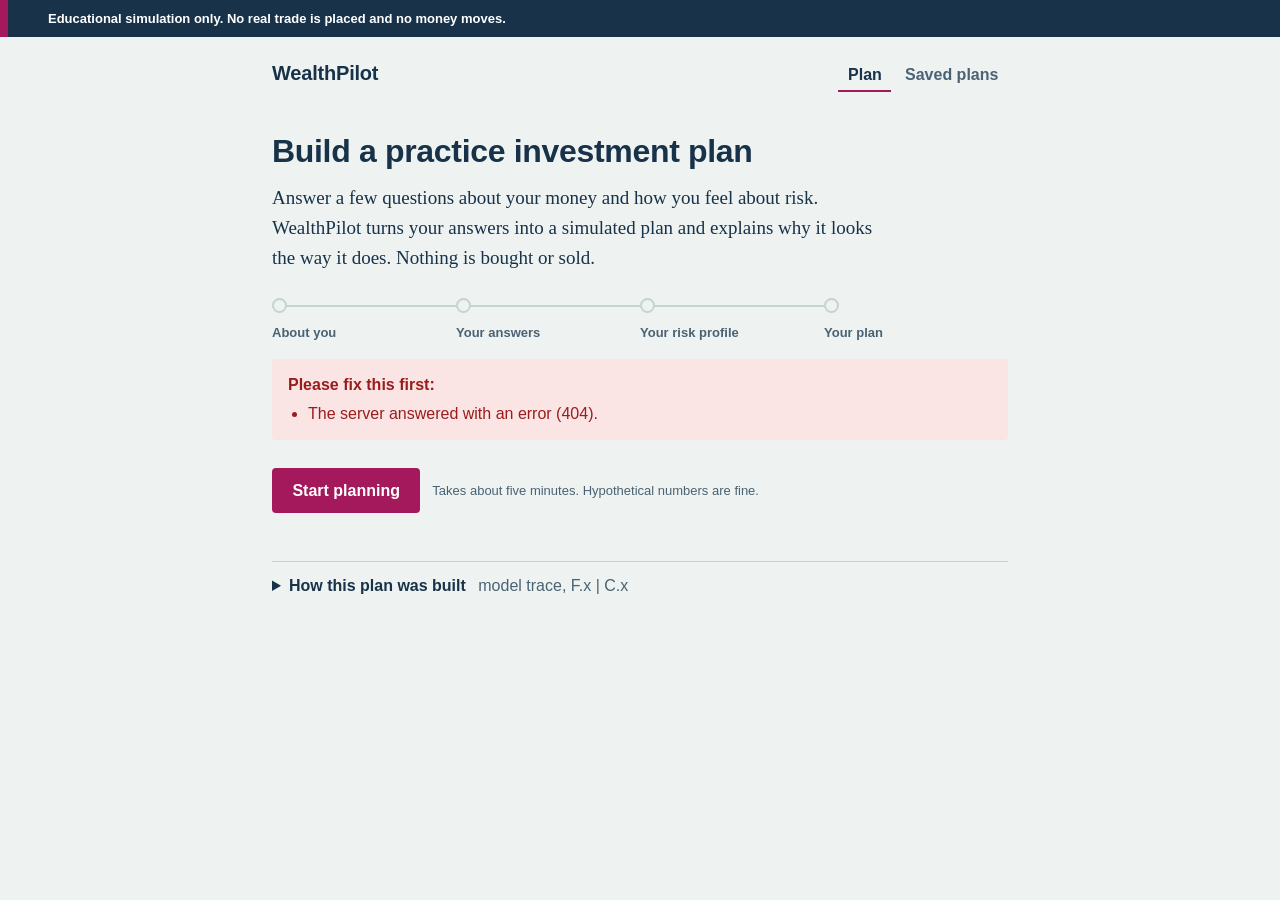
==== frontend/index.html @ 3e238d5f "Make UC.1 usable in the browser" ====
<!doctype html>
<html lang="en">
<head>
  <meta charset="utf-8">
  <meta name="viewport" content="width=device-width, initial-scale=1">
  <title>WealthPilot</title>
  <meta name="description" content="Educational investment-planning simulator. No real trade is placed and no money moves.">
  <link rel="icon" href="data:image/svg+xml,%3Csvg xmlns='http://www.w3.org/2000/svg' viewBox='0 0 32 32'%3E%3Ccircle cx='16' cy='16' r='13' fill='none' stroke='%23A3195B' stroke-width='4'/%3E%3Ccircle cx='16' cy='16' r='4' fill='%2318324A'/%3E%3C/svg%3E">
  <link rel="stylesheet" href="styles.css">
  <script src="config.js"></script>
  <script src="app.js" defer></script>
</head>
<body>
  <p class="scope-band" id="scope-band" role="note">Educational simulation only. No real trade is placed and no money moves.</p>

  <header class="masthead">
    <a class="wordmark" href="#" data-nav="planner">WealthPilot</a>
    <nav class="masthead-nav" aria-label="Main">
      <button type="button" class="nav-link" data-nav="planner" aria-current="page">Plan</button>
      <button type="button" class="nav-link" data-nav="saved">Saved plans</button>
    </nav>
  </header>

  <main id="main" tabindex="-1">
    <noscript><p class="notice">WealthPilot needs JavaScript to run in this browser.</p></noscript>
  </main>

  <details class="trace" id="trace">
    <summary>How this plan was built <span class="trace-hint">model trace, F.x | C.x</span></summary>
    <p class="trace-intro">Each line is one step of UC.1: the function on the IDEF0 diagram, the asset that performs it, and the flow it produced.</p>
    <ol class="trace-list" id="trace-list"></ol>
  </details>

  <footer class="colophon" id="colophon"></footer>
</body>
</html>
---- frontend/styles.css ----
/* WealthPilot: an aeronautical-chart palette for a practice flight plan for money.
   Chart paper, navy ink, airway magenta for the investor's own position and actions. */

:root {
  color-scheme: light;
  --paper: #eef3f1;
  --surface: #fbfcfb;
  --ink: #18324a;
  --ink-soft: #4a6274;
  --rule: #c5d3d2;
  --magenta: #a3195b;
  --magenta-dark: #7e1146;
  --band-1: #dcebf0;
  --band-2: #b9d6e1;
  --band-3: #8db8cb;
  --band-4: #5e91ad;
  --band-5: #33658a;
  --class-us: #33658a;
  --class-intl: #4f9a8b;
  --class-bonds: #c9a227;
  --class-cash: #9aa7b1;
  --caution-ink: #6b4500;
  --caution-bg: #fbf0d2;
  --error: #9b1c1c;
  --error-bg: #fbe4e4;

  --font-ui: "Avenir Next", Avenir, "Segoe UI", "Helvetica Neue", Arial, sans-serif;
  --font-read: Charter, "Bitstream Charter", "Iowan Old Style", "Sitka Text", Georgia, serif;

  --step--1: 0.8125rem;
  --step-0: 1rem;
  --step-1: 1.25rem;
  --step-2: 1.5625rem;
  --step-3: 2rem;
  --step-5: 4.5rem;

  --measure: 46rem;
  --gutter: clamp(1rem, 4vw, 2.5rem);
}

*, *::before, *::after { box-sizing: border-box; }

html { -webkit-text-size-adjust: 100%; }

body {
  margin: 0;
  background: var(--paper);
  color: var(--ink);
  font-family: var(--font-ui);
  font-size: var(--step-0);
  line-height: 1.5;
}

button, input, select { font: inherit; color: inherit; }

:focus-visible { outline: 3px solid var(--magenta); outline-offset: 2px; }

/* The scope notice sits above everything, on every view (SR-13). */
.scope-band {
  margin: 0;
  padding: 0.55rem var(--gutter);
  background: var(--ink);
  color: #fff;
  font-size: var(--step--1);
  font-weight: 600;
  border-left: 0.5rem solid var(--magenta);
}

.masthead {
  display: flex;
  align-items: baseline;
  justify-content: space-between;
  gap: 1rem;
  max-width: calc(var(--measure) + 2 * var(--gutter));
  margin: 0 auto;
  padding: 1.25rem var(--gutter) 0.5rem;
}

.wordmark {
  font-size: var(--step-1);
  font-weight: 700;
  letter-spacing: -0.01em;
  color: var(--ink);
  text-decoration: none;
}

.masthead-nav { display: flex; gap: 0.25rem; }

.nav-link {
  border: 0;
  background: none;
  padding: 0.35rem 0.6rem;
  border-radius: 0.25rem;
  color: var(--ink-soft);
  font-weight: 600;
  cursor: pointer;
}
.nav-link:hover { color: var(--ink); }
.nav-link[aria-current="page"] { color: var(--ink); box-shadow: inset 0 -2px 0 var(--magenta); border-radius: 0; }

main {
  max-width: calc(var(--measure) + 2 * var(--gutter));
  margin: 0 auto;
  padding: 0.5rem var(--gutter) 3rem;
  outline: none;
}

h1, h2, h3 { line-height: 1.2; letter-spacing: -0.01em; }
h1 { font-size: var(--step-3); margin: 1.5rem 0 0.75rem; font-weight: 700; }
h2 { font-size: var(--step-1); margin: 2.25rem 0 0.75rem; font-weight: 700; }
h3 { font-size: var(--step-0); margin: 1.5rem 0 0.5rem; font-weight: 700; }

.lede {
  font-family: var(--font-read);
  font-size: 1.1875rem;
  line-height: 1.6;
  max-width: 38rem;
  margin: 0 0 1.5rem;
}

.reading { font-family: var(--font-read); font-size: 1.0625rem; line-height: 1.65; }
.reading li { margin-bottom: 0.45rem; }
.reading ul { padding-left: 1.25rem; margin: 0; }

.muted { color: var(--ink-soft); }
.small { font-size: var(--step--1); }

/* The route: the four legs of UC.1, joined like waypoints on an airway. */
.route {
  display: grid;
  grid-template-columns: repeat(4, 1fr);
  margin: 1rem 0 0.5rem;
  padding: 0;
  list-style: none;
  counter-reset: leg;
}
.route li {
  position: relative;
  padding-top: 1.6rem;
  font-size: var(--step--1);
  font-weight: 600;
  color: var(--ink-soft);
}
.route li::before {
  content: "";
  position: absolute;
  top: 0.45rem;
  left: 0;
  right: 0;
  border-top: 2px solid var(--rule);
}
.route li:last-child::before { right: auto; width: 0.9rem; }
.route li::after {
  counter-increment: leg;
  content: counter(leg);
  position: absolute;
  top: 0;
  left: 0;
  width: 0.95rem;
  height: 0.95rem;
  border-radius: 50%;
  background: var(--paper);
  border: 2px solid var(--rule);
  font-size: 0;
}
.route li.is-done { color: var(--ink); }
.route li.is-done::before { border-top-color: var(--ink); }
.route li.is-done::after { background: var(--ink); border-color: var(--ink); }
.route li.is-current { color: var(--magenta); }
.route li.is-current::after { background: var(--magenta); border-color: var(--magenta); box-shadow: 0 0 0 4px rgba(163, 25, 91, 0.18); }

/* Forms */
.sheet {
  background: var(--surface);
  border: 1px solid var(--rule);
  border-radius: 0.375rem;
  padding: 1.25rem clamp(1rem, 3vw, 1.75rem) 1.5rem;
  margin-top: 1rem;
}

.field-grid { display: grid; grid-template-columns: repeat(auto-fit, minmax(14rem, 1fr)); gap: 1rem 1.5rem; }

.field label, .field-label { display: block; font-weight: 600; margin-bottom: 0.3rem; }
.field .hint { display: block; font-size: var(--step--1); color: var(--ink-soft); margin-top: 0.2rem; }

input[type="number"], input[type="text"] {
  width: 100%;
  padding: 0.55rem 0.65rem;
  border: 1px solid #9fb1b4;
  border-radius: 0.25rem;
  background: #fff;
}
input[aria-invalid="true"] { border-color: var(--error); box-shadow: 0 0 0 1px var(--error); }

fieldset { border: 0; margin: 0; padding: 0; min-width: 0; }
legend { font-weight: 600; padding: 0; margin-bottom: 0.5rem; }

.question { margin-top: 1.5rem; }
.question:first-child { margin-top: 0; }
.question legend { font-family: var(--font-read); font-size: 1.1875rem; font-weight: 400; line-height: 1.4; }

.choices { display: grid; grid-template-columns: repeat(auto-fit, minmax(9.5rem, 1fr)); gap: 0.5rem; }
.choice {
  position: relative;
  display: flex;
  align-items: center;
  gap: 0.55rem;
  padding: 0.6rem 0.75rem;
  border: 1px solid #9fb1b4;
  border-radius: 0.25rem;
  background: #fff;
  cursor: pointer;
}
.choice input { accent-color: var(--magenta); margin: 0; }
.choice:has(input:checked) { border-color: var(--magenta); box-shadow: inset 0 0 0 1px var(--magenta); }
.choice:has(input:focus-visible) { outline: 3px solid var(--magenta); outline-offset: 2px; }

.holdings { width: 100%; border-collapse: collapse; margin-top: 0.5rem; }
.holdings th { text-align: left; font-size: var(--step--1); color: var(--ink-soft); font-weight: 600; padding: 0 0.5rem 0.3rem 0; }
.holdings td { padding: 0.25rem 0.5rem 0.25rem 0; vertical-align: top; }
.holdings td:last-child { width: 1%; white-space: nowrap; }

.actions { display: flex; flex-wrap: wrap; gap: 0.75rem; align-items: center; margin-top: 1.75rem; }

.button {
  display: inline-flex;
  align-items: center;
  justify-content: center;
  min-height: 2.75rem;
  padding: 0.55rem 1.15rem;
  border-radius: 0.25rem;
  border: 2px solid var(--ink);
  background: transparent;
  color: var(--ink);
  font-weight: 700;
  cursor: pointer;
  text-decoration: none;
}
.button:hover { background: rgba(24, 50, 74, 0.06); }
.button-primary { background: var(--magenta); border-color: var(--magenta); color: #fff; }
.button-primary:hover { background: var(--magenta-dark); border-color: var(--magenta-dark); }
.button-quiet { border-color: transparent; color: var(--ink-soft); padding-left: 0.5rem; padding-right: 0.5rem; }
.button[disabled] { opacity: 0.55; cursor: not-allowed; }

.notice, .errors, .limitations {
  border-radius: 0.25rem;
  padding: 0.85rem 1rem;
  margin: 1rem 0;
}
.notice { background: var(--band-1); }
.errors { background: var(--error-bg); color: var(--error); }
.errors ul { margin: 0.35rem 0 0; padding-left: 1.25rem; }
.limitations { background: var(--caution-bg); color: var(--caution-ink); }
.limitations ul { margin: 0.35rem 0 0; padding-left: 1.25rem; }

/* Risk profile: the score on the five-category scale, and each answer on its own track. */
.score-head { display: flex; align-items: baseline; gap: 1rem; flex-wrap: wrap; margin-top: 1.5rem; }
.score-number { font-size: var(--step-5); font-weight: 700; line-height: 1; font-variant-numeric: tabular-nums; letter-spacing: -0.03em; }
.score-category { font-size: var(--step-2); font-weight: 700; }
.score-of { color: var(--ink-soft); }

.scale { position: relative; margin: 1.5rem 0 0.5rem; padding-bottom: 2.4rem; }
.scale-bands { display: flex; height: 0.85rem; }
.scale-band { position: relative; height: 100%; }
.scale-band span {
  position: absolute;
  top: 1.25rem;
  left: 0;
  right: 0.25rem;
  font-size: var(--step--1);
  line-height: 1.2;
  color: var(--ink-soft);
}
.scale-band.is-yours span { color: var(--ink); font-weight: 700; }
.scale-marker {
  position: absolute;
  top: -0.55rem;
  width: 0;
  height: 2rem;
  border-left: 3px solid var(--magenta);
  transition: left 700ms cubic-bezier(0.2, 0.7, 0.2, 1);
}
.scale-marker::before {
  content: "";
  position: absolute;
  top: -0.35rem;
  left: -0.5rem;
  width: 0.7rem;
  height: 0.7rem;
  border-radius: 50%;
  background: var(--magenta);
}

.factors { list-style: none; margin: 0.5rem 0 0; padding: 0; }
.factor {
  display: grid;
  grid-template-columns: minmax(0, 1.2fr) minmax(8rem, 1fr);
  gap: 0.35rem 1.5rem;
  align-items: center;
  padding: 0.7rem 0;
  border-top: 1px solid var(--rule);
}
.factor:last-child { border-bottom: 1px solid var(--rule); }
.factor-text { font-family: var(--font-read); }
.factor-text b { font-family: var(--font-ui); }
.factor.is-strong .factor-text b { color: var(--magenta); }
.track { position: relative; height: 1.4rem; }
.track::before { content: ""; position: absolute; left: 0; right: 0; top: 50%; border-top: 2px solid var(--band-2); }
.track::after { content: ""; position: absolute; left: 50%; top: 20%; bottom: 20%; border-left: 1px solid var(--band-3); }
.track-dot {
  position: absolute;
  top: 50%;
  width: 0.85rem;
  height: 0.85rem;
  margin: -0.425rem 0 0 -0.425rem;
  border-radius: 50%;
  background: var(--ink);
  z-index: 1;
}
.factor.is-strong .track-dot { background: var(--magenta); }
.track-ends { display: flex; justify-content: space-between; font-size: var(--step--1); color: var(--ink-soft); }
.factors-key { display: grid; grid-template-columns: minmax(0, 1.2fr) minmax(8rem, 1fr); gap: 1.5rem; }

/* Plan */
.allocation-bar { display: flex; height: 2.25rem; margin: 1rem 0 0.75rem; }
.allocation-bar span { display: block; height: 100%; }
.allocation-bar span + span { border-left: 2px solid var(--surface); }
.allocation-key { display: flex; flex-wrap: wrap; gap: 0.5rem 1.5rem; margin: 0; padding: 0; list-style: none; }
.allocation-key li { display: flex; align-items: baseline; gap: 0.45rem; }
.swatch { display: inline-block; width: 0.75rem; height: 0.75rem; flex: none; transform: translateY(0.05rem); }
.allocation-key b { font-size: var(--step-1); font-variant-numeric: tabular-nums; }

.table-wrap { overflow-x: auto; margin-top: 0.75rem; }
.plan-table { width: 100%; border-collapse: collapse; font-variant-numeric: tabular-nums; }
.plan-table th { text-align: left; font-size: var(--step--1); font-weight: 600; color: var(--ink-soft); padding: 0.4rem 0.75rem 0.4rem 0; border-bottom: 2px solid var(--ink); }
.plan-table td { padding: 0.55rem 0.75rem 0.55rem 0; border-bottom: 1px solid var(--rule); vertical-align: top; }
.plan-table .num { text-align: right; white-space: nowrap; }
.plan-table .symbol { font-weight: 700; }
.plan-table tr.is-outside td { color: var(--ink-soft); }

.save-panel {
  margin-top: 2.5rem;
  padding: 1.25rem clamp(1rem, 3vw, 1.75rem);
  border: 2px solid var(--ink);
  border-radius: 0.375rem;
  background: var(--surface);
}
.save-panel h2 { margin-top: 0; }
.save-panel .scope-inline { font-weight: 700; }

.confirmation { border-left: 0.5rem solid var(--magenta); background: var(--surface); padding: 1rem 1.25rem; margin: 1.5rem 0; }
.confirmation p { margin: 0.25rem 0; }

.ledger { width: 100%; border-collapse: collapse; margin-top: 0.5rem; font-variant-numeric: tabular-nums; }
.ledger th, .ledger td { text-align: left; padding: 0.35rem 0.75rem 0.35rem 0; border-bottom: 1px solid var(--rule); }

.provenance { margin-top: 2rem; font-size: var(--step--1); color: var(--ink-soft); }
.provenance dl { display: grid; grid-template-columns: max-content 1fr; gap: 0.15rem 1rem; margin: 0.5rem 0 0; }
.provenance dt { font-weight: 600; }
.provenance dd { margin: 0; overflow-wrap: anywhere; }

.saved-list { list-style: none; padding: 0; margin: 1rem 0; }
.saved-list li { border-top: 1px solid var(--rule); padding: 0.85rem 0; }
.saved-list li:last-child { border-bottom: 1px solid var(--rule); }
.saved-list .allocation-bar { height: 0.6rem; margin: 0.5rem 0 0; max-width: 24rem; }
.saved-list button { border: 0; background: none; padding: 0; font-weight: 700; color: var(--ink); cursor: pointer; text-decoration: underline; text-underline-offset: 0.2em; }

/* Model trace for the demo: collapsed by default so learners are not distracted. */
.trace {
  max-width: calc(var(--measure) + 2 * var(--gutter));
  margin: 0 auto 1rem;
  padding: 0 var(--gutter);
}
.trace summary { cursor: pointer; font-weight: 700; padding: 0.75rem 0; border-top: 1px solid var(--rule); }
.trace-hint { font-weight: 400; color: var(--ink-soft); margin-left: 0.5rem; }
.trace-intro { margin: 0 0 0.75rem; font-size: var(--step--1); color: var(--ink-soft); }
.trace-list { margin: 0; padding: 0; list-style: none; font-size: var(--step--1); }
.trace-list li { display: grid; grid-template-columns: 7.5rem 1fr; gap: 0.75rem; padding: 0.4rem 0; border-bottom: 1px solid var(--rule); }
.trace-tag { font-weight: 700; font-variant-numeric: tabular-nums; white-space: nowrap; }
.trace-tag.is-external { color: var(--magenta); }

.colophon {
  max-width: calc(var(--measure) + 2 * var(--gutter));
  margin: 0 auto;
  padding: 1rem var(--gutter) 2.5rem;
  font-size: var(--step--1);
  color: var(--ink-soft);
}
.colophon p { margin: 0.2rem 0; }

.visually-hidden {
  position: absolute !important;
  width: 1px; height: 1px;
  overflow: hidden; clip: rect(0 0 0 0); white-space: nowrap;
}

@media (max-width: 40rem) {
  .route li { font-size: 0; }
  .route li.is-current { font-size: var(--step--1); }
  .factor, .factors-key { grid-template-columns: 1fr; }
  .factors-key > span:first-child { display: none; }
  .score-number { font-size: 3.5rem; }
  .trace-list li { grid-template-columns: 1fr; gap: 0.1rem; }
  .scale-band span { font-size: 0.6875rem; }
}

@media (prefers-reduced-motion: reduce) {
  .scale-marker { transition: none; }
}
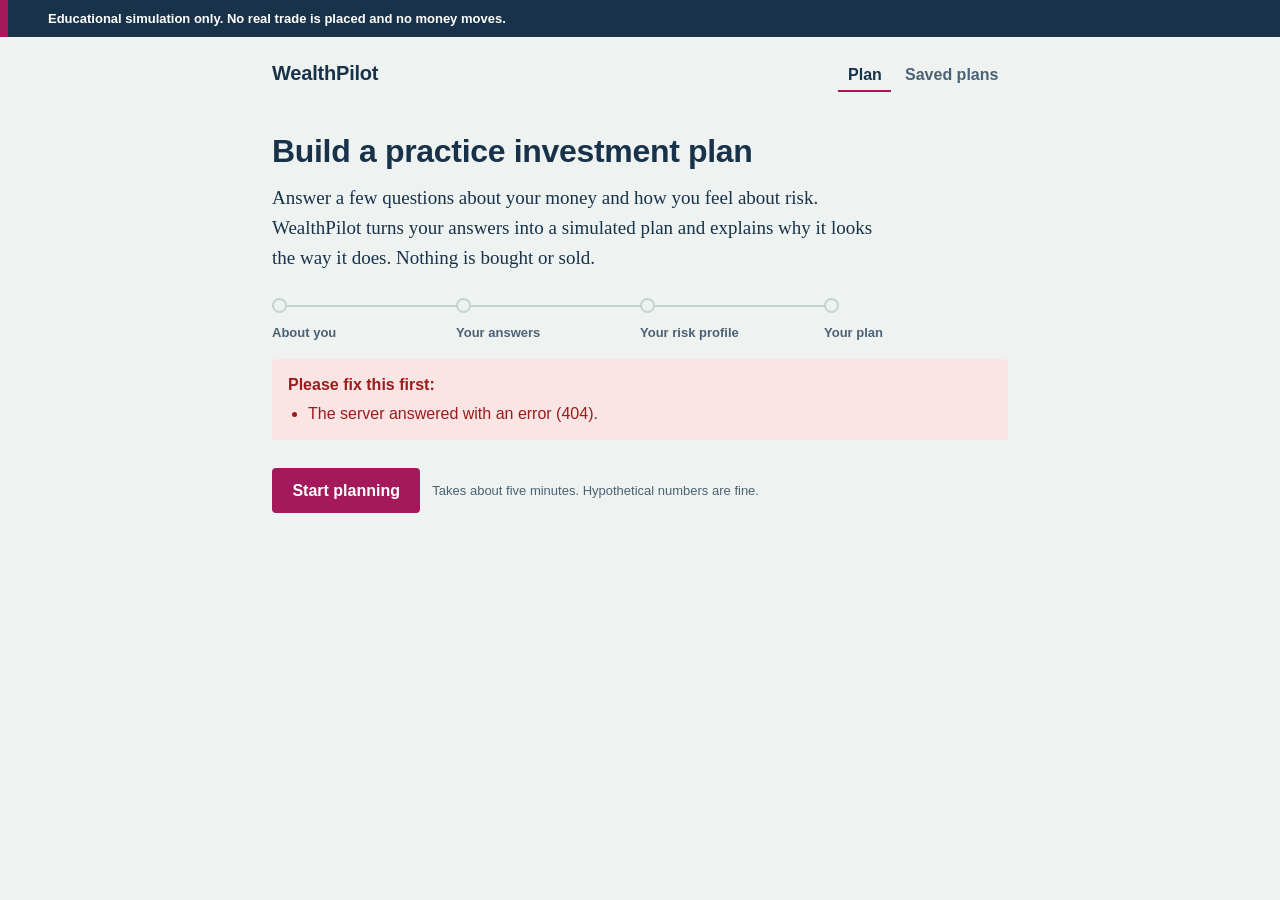
==== commit e9487714: "Remove model tracing from the product; record team sign-off of WP-RULES-0.2" ====
--- a/frontend/index.html
+++ b/frontend/index.html
@@ -25,12 +25,6 @@
     <noscript><p class="notice">WealthPilot needs JavaScript to run in this browser.</p></noscript>
   </main>
 
-  <details class="trace" id="trace">
-    <summary>How this plan was built <span class="trace-hint">model trace, F.x | C.x</span></summary>
-    <p class="trace-intro">Each line is one step of UC.1: the function on the IDEF0 diagram, the asset that performs it, and the flow it produced.</p>
-    <ol class="trace-list" id="trace-list"></ol>
-  </details>
-
   <footer class="colophon" id="colophon"></footer>
 </body>
 </html>
--- a/frontend/styles.css
+++ b/frontend/styles.css
@@ -365,20 +365,6 @@
 .saved-list .allocation-bar { height: 0.6rem; margin: 0.5rem 0 0; max-width: 24rem; }
 .saved-list button { border: 0; background: none; padding: 0; font-weight: 700; color: var(--ink); cursor: pointer; text-decoration: underline; text-underline-offset: 0.2em; }
 
-/* Model trace for the demo: collapsed by default so learners are not distracted. */
-.trace {
-  max-width: calc(var(--measure) + 2 * var(--gutter));
-  margin: 0 auto 1rem;
-  padding: 0 var(--gutter);
-}
-.trace summary { cursor: pointer; font-weight: 700; padding: 0.75rem 0; border-top: 1px solid var(--rule); }
-.trace-hint { font-weight: 400; color: var(--ink-soft); margin-left: 0.5rem; }
-.trace-intro { margin: 0 0 0.75rem; font-size: var(--step--1); color: var(--ink-soft); }
-.trace-list { margin: 0; padding: 0; list-style: none; font-size: var(--step--1); }
-.trace-list li { display: grid; grid-template-columns: 7.5rem 1fr; gap: 0.75rem; padding: 0.4rem 0; border-bottom: 1px solid var(--rule); }
-.trace-tag { font-weight: 700; font-variant-numeric: tabular-nums; white-space: nowrap; }
-.trace-tag.is-external { color: var(--magenta); }
-
 .colophon {
   max-width: calc(var(--measure) + 2 * var(--gutter));
   margin: 0 auto;
@@ -400,7 +386,6 @@
   .factor, .factors-key { grid-template-columns: 1fr; }
   .factors-key > span:first-child { display: none; }
   .score-number { font-size: 3.5rem; }
-  .trace-list li { grid-template-columns: 1fr; gap: 0.1rem; }
   .scale-band span { font-size: 0.6875rem; }
 }
 
